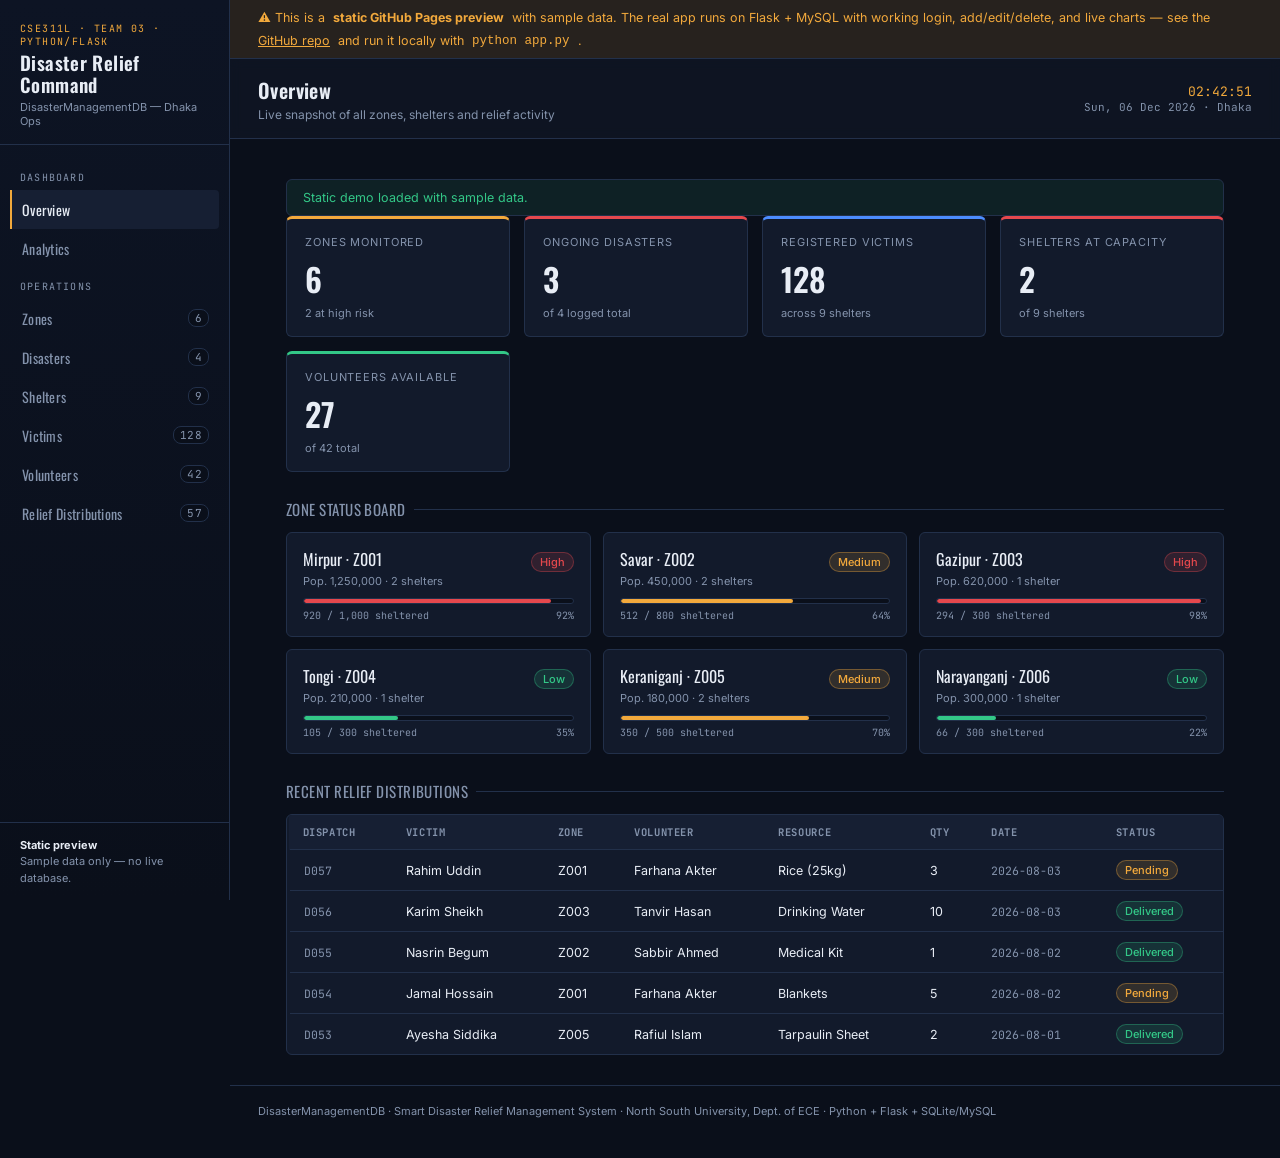
==== index.html @ 9e654d6e "Add files via upload" ====
<!DOCTYPE html>
<html lang="en">
<head>
<meta charset="UTF-8">
<meta name="viewport" content="width=device-width, initial-scale=1.0">
<title>Disaster Relief Command · Static Demo</title>
<link rel="preconnect" href="https://fonts.googleapis.com">
<link href="https://fonts.googleapis.com/css2?family=Oswald:wght@400;500;600;700&family=Inter:wght@400;500;600&family=JetBrains+Mono:wght@400;500;600&display=swap" rel="stylesheet">
<link rel="stylesheet" href="style.css">
</head>
<body>
<div class="app">
  <aside class="sidebar" id="sidebar">
    <div class="brand">
      <div class="tag">CSE311L · Team 03 · Python/Flask</div>
      <h1>Disaster Relief<br>Command</h1>
      <div class="sub">DisasterManagementDB — Dhaka Ops</div>
    </div>
    <nav>
      <div class="nav-group-label">Dashboard</div>
      <a class="nav-btn active" href="#">Overview</a>
      <a class="nav-btn" href="#">Analytics</a>

      <div class="nav-group-label">Operations</div>
      <a class="nav-btn" href="#"><span>Zones</span><span class="count">6</span></a>
      <a class="nav-btn" href="#"><span>Disasters</span><span class="count">4</span></a>
      <a class="nav-btn" href="#"><span>Shelters</span><span class="count">9</span></a>
      <a class="nav-btn" href="#"><span>Victims</span><span class="count">128</span></a>
      <a class="nav-btn" href="#"><span>Volunteers</span><span class="count">42</span></a>
      <a class="nav-btn" href="#"><span>Relief Distributions</span><span class="count">57</span></a>
    </nav>
    <div class="sidebar-footer">
      <b>Static preview</b><br>
      Sample data only — no live database.
    </div>
  </aside>

  <div class="main">
    <div class="demo-banner">
      ⚠ This is a <b>static GitHub Pages preview</b> with sample data. The real app runs on Flask + MySQL with working login, add/edit/delete, and live charts — see the
      <a href="https://github.com/Abidkhan75/SMART_DISASTER_MANAGEMENT_AND_RELIEF_DISTRIBUTION_SYSTEM" target="_blank">GitHub repo</a> and run it locally with <code>python app.py</code>.
    </div>

    <div class="topbar">
      <div style="display:flex;align-items:center;">
        <button class="menu-toggle" id="menuToggle">☰</button>
        <div>
          <h2>Overview</h2>
          <div class="meta">Live snapshot of all zones, shelters and relief activity</div>
        </div>
      </div>
      <div style="display:flex; align-items:center; gap:16px;">
        <div class="clock" id="clock">--:--:--<span class="date" id="clockDate">Dhaka</span></div>
      </div>
    </div>

    <section class="view active">
      <div class="alert ok" style="margin:16px 28px 0; border-radius:6px; border:1px solid var(--line);">Static demo loaded with sample data.</div>

      <div class="view" style="padding-top:0;">
        <div class="stat-grid">
          <div class="stat-card"><div class="label">Zones Monitored</div><div class="value">6</div><div class="hint">2 at high risk</div></div>
          <div class="stat-card c-red"><div class="label">Ongoing Disasters</div><div class="value">3</div><div class="hint">of 4 logged total</div></div>
          <div class="stat-card c-blue"><div class="label">Registered Victims</div><div class="value">128</div><div class="hint">across 9 shelters</div></div>
          <div class="stat-card c-red"><div class="label">Shelters at Capacity</div><div class="value">2</div><div class="hint">of 9 shelters</div></div>
          <div class="stat-card c-green"><div class="label">Volunteers Available</div><div class="value">27</div><div class="hint">of 42 total</div></div>
        </div>

        <div class="section-title">Zone Status Board</div>
        <div class="zone-grid">
          <div class="zone-card">
            <div class="zrow"><span class="zname">Mirpur · Z001</span><span class="badge b-red">High</span></div>
            <div class="zpop">Pop. 1,250,000 · 2 shelters</div>
            <div class="occ-bar"><div class="occ-fill" style="width:92%; background:var(--red)"></div></div>
            <div class="occ-label"><span>920 / 1,000 sheltered</span><span>92%</span></div>
          </div>
          <div class="zone-card">
            <div class="zrow"><span class="zname">Savar · Z002</span><span class="badge b-amber">Medium</span></div>
            <div class="zpop">Pop. 450,000 · 2 shelters</div>
            <div class="occ-bar"><div class="occ-fill" style="width:64%; background:var(--amber)"></div></div>
            <div class="occ-label"><span>512 / 800 sheltered</span><span>64%</span></div>
          </div>
          <div class="zone-card">
            <div class="zrow"><span class="zname">Gazipur · Z003</span><span class="badge b-red">High</span></div>
            <div class="zpop">Pop. 620,000 · 1 shelter</div>
            <div class="occ-bar"><div class="occ-fill" style="width:98%; background:var(--red)"></div></div>
            <div class="occ-label"><span>294 / 300 sheltered</span><span>98%</span></div>
          </div>
          <div class="zone-card">
            <div class="zrow"><span class="zname">Tongi · Z004</span><span class="badge b-green">Low</span></div>
            <div class="zpop">Pop. 210,000 · 1 shelter</div>
            <div class="occ-bar"><div class="occ-fill" style="width:35%; background:var(--green)"></div></div>
            <div class="occ-label"><span>105 / 300 sheltered</span><span>35%</span></div>
          </div>
          <div class="zone-card">
            <div class="zrow"><span class="zname">Keraniganj · Z005</span><span class="badge b-amber">Medium</span></div>
            <div class="zpop">Pop. 180,000 · 2 shelters</div>
            <div class="occ-bar"><div class="occ-fill" style="width:70%; background:var(--amber)"></div></div>
            <div class="occ-label"><span>350 / 500 sheltered</span><span>70%</span></div>
          </div>
          <div class="zone-card">
            <div class="zrow"><span class="zname">Narayanganj · Z006</span><span class="badge b-green">Low</span></div>
            <div class="zpop">Pop. 300,000 · 1 shelter</div>
            <div class="occ-bar"><div class="occ-fill" style="width:22%; background:var(--green)"></div></div>
            <div class="occ-label"><span>66 / 300 sheltered</span><span>22%</span></div>
          </div>
        </div>

        <div class="section-title">Recent Relief Distributions</div>
        <div class="panel">
          <div class="table-scroll">
            <table>
              <thead><tr><th>Dispatch</th><th>Victim</th><th>Zone</th><th>Volunteer</th><th>Resource</th><th>Qty</th><th>Date</th><th>Status</th></tr></thead>
              <tbody>
                <tr><td><span class="mono">D057</span></td><td>Rahim Uddin</td><td>Z001</td><td>Farhana Akter</td><td>Rice (25kg)</td><td>3</td><td class="mono">2026-08-03</td><td><span class="badge b-amber">Pending</span></td></tr>
                <tr><td><span class="mono">D056</span></td><td>Karim Sheikh</td><td>Z003</td><td>Tanvir Hasan</td><td>Drinking Water</td><td>10</td><td class="mono">2026-08-03</td><td><span class="badge b-green">Delivered</span></td></tr>
                <tr><td><span class="mono">D055</span></td><td>Nasrin Begum</td><td>Z002</td><td>Sabbir Ahmed</td><td>Medical Kit</td><td>1</td><td class="mono">2026-08-02</td><td><span class="badge b-green">Delivered</span></td></tr>
                <tr><td><span class="mono">D054</span></td><td>Jamal Hossain</td><td>Z001</td><td>Farhana Akter</td><td>Blankets</td><td>5</td><td class="mono">2026-08-02</td><td><span class="badge b-amber">Pending</span></td></tr>
                <tr><td><span class="mono">D053</span></td><td>Ayesha Siddika</td><td>Z005</td><td>Rafiul Islam</td><td>Tarpaulin Sheet</td><td>2</td><td class="mono">2026-08-01</td><td><span class="badge b-green">Delivered</span></td></tr>
              </tbody>
            </table>
          </div>
        </div>
      </div>
    </section>

    <footer class="appfoot">DisasterManagementDB · Smart Disaster Relief Management System · North South University, Dept. of ECE · Python + Flask + SQLite/MySQL</footer>
  </div>
</div>
<script>
function tickClock(){
  const now = new Date();
  const time = now.toLocaleTimeString('en-GB');
  const date = now.toLocaleDateString('en-GB', {weekday:'short', day:'2-digit', month:'short', year:'numeric'});
  document.getElementById('clock').innerHTML = time + `<span class="date">${date} · Dhaka</span>`;
}
tickClock();
setInterval(tickClock, 1000);
document.getElementById('menuToggle').addEventListener('click', ()=>{
  document.getElementById('sidebar').classList.toggle('open');
});
</script>
</body>
</html>
---- style.css ----
:root{
  --bg:#0A0F1A; --panel:#121A2B; --panel-2:#161F33; --line:#22304A; --text:#E8EDF5; --muted:#8493AC;
  --amber:#F2A93C; --red:#E5484D; --green:#33C787; --blue:#4C8DFF;
  --mono:'JetBrains Mono', monospace; --display:'Oswald', sans-serif; --body:'Inter', sans-serif;
}
*{box-sizing:border-box; margin:0; padding:0;}
body{background:var(--bg); color:var(--text); font-family:var(--body); font-size:14px; -webkit-font-smoothing:antialiased;}
::selection{background:var(--amber); color:#0A0F1A;}
.app{display:flex; min-height:100vh;}

.sidebar{width:230px; flex-shrink:0; background:linear-gradient(180deg,#0D1424,#0A0F1A); border-right:1px solid var(--line); display:flex; flex-direction:column; position:sticky; top:0; height:100vh;}
.brand{padding:22px 20px 16px; border-bottom:1px solid var(--line);}
.brand .tag{font-family:var(--mono); font-size:10px; letter-spacing:.14em; color:var(--amber); text-transform:uppercase;}
.brand h1{font-family:var(--display); font-weight:600; font-size:19px; letter-spacing:.02em; margin-top:4px; line-height:1.15;}
.brand .sub{color:var(--muted); font-size:11px; margin-top:4px;}
nav{flex:1; padding:14px 10px; overflow-y:auto;}
.nav-group-label{font-family:var(--mono); font-size:10px; color:var(--muted); letter-spacing:.12em; text-transform:uppercase; padding:12px 10px 6px;}
.nav-btn{width:100%; display:flex; align-items:center; justify-content:space-between; background:transparent; border:none; border-left:2px solid transparent; color:var(--muted); font-family:var(--display); font-size:14px; letter-spacing:.02em; text-align:left; padding:9px 10px; border-radius:0 4px 4px 0; cursor:pointer; transition:background .15s, color .15s, border-color .15s; text-decoration:none;}
.nav-btn:hover{background:var(--panel); color:var(--text);}
.nav-btn.active{background:var(--panel-2); color:var(--text); border-left-color:var(--amber);}
.nav-btn .count{font-family:var(--mono); font-size:11px; color:var(--muted); background:#0A0F1A; padding:1px 6px; border-radius:8px; border:1px solid var(--line);}
.sidebar-footer{padding:14px 20px; border-top:1px solid var(--line); font-size:11px; color:var(--muted); line-height:1.5;}
.sidebar-footer b{color:var(--text);}

.main{flex:1; min-width:0;}
.topbar{display:flex; align-items:center; justify-content:space-between; padding:16px 28px; border-bottom:1px solid var(--line); background:rgba(18,26,43,.5); position:sticky; top:0; backdrop-filter:blur(6px); z-index:5;}
.topbar h2{font-family:var(--display); font-size:20px; font-weight:600; letter-spacing:.02em;}
.topbar .meta{color:var(--muted); font-size:12px; margin-top:2px;}
.clock{font-family:var(--mono); font-size:13px; color:var(--amber); text-align:right;}
.clock .date{display:block; color:var(--muted); font-size:11px;}

.view{padding:24px 28px 10px;}

.stat-grid{display:grid; grid-template-columns:repeat(auto-fit,minmax(180px,1fr)); gap:14px; margin-bottom:22px;}
.stat-card{background:var(--panel); border:1px solid var(--line); border-radius:6px; padding:16px 18px; border-top:3px solid var(--amber);}
.stat-card.c-red{border-top-color:var(--red);}
.stat-card.c-green{border-top-color:var(--green);}
.stat-card.c-blue{border-top-color:var(--blue);}
.stat-card .label{font-size:11px; color:var(--muted); text-transform:uppercase; letter-spacing:.08em;}
.stat-card .value{font-family:var(--display); font-size:32px; font-weight:600; margin-top:6px;}
.stat-card .hint{font-size:11px; color:var(--muted); margin-top:4px;}

.section-title{font-family:var(--display); font-size:15px; letter-spacing:.03em; text-transform:uppercase; color:var(--muted); margin:26px 0 12px; display:flex; align-items:center; gap:8px;}
.section-title::after{content:''; flex:1; height:1px; background:var(--line);}

.zone-grid{display:grid; grid-template-columns:repeat(auto-fill,minmax(230px,1fr)); gap:12px;}
.zone-card{background:var(--panel); border:1px solid var(--line); border-radius:6px; padding:14px 16px;}
.zone-card .zrow{display:flex; justify-content:space-between; align-items:baseline;}
.zone-card .zname{font-family:var(--display); font-size:16px;}
.zone-card .zpop{font-size:11px; color:var(--muted); margin-top:2px;}
.occ-bar{height:6px; background:#0A0F1A; border-radius:3px; margin-top:10px; overflow:hidden; border:1px solid var(--line);}
.occ-fill{height:100%; border-radius:3px;}
.occ-label{font-family:var(--mono); font-size:10px; color:var(--muted); margin-top:5px; display:flex; justify-content:space-between;}

.badge{display:inline-block; font-size:11px; padding:2px 8px; border-radius:10px; font-weight:500; border:1px solid transparent; white-space:nowrap;}
.b-red{background:rgba(229,72,77,.14); color:var(--red); border-color:rgba(229,72,77,.35);}
.b-amber{background:rgba(242,169,60,.14); color:var(--amber); border-color:rgba(242,169,60,.35);}
.b-green{background:rgba(51,199,135,.14); color:var(--green); border-color:rgba(51,199,135,.35);}
.b-blue{background:rgba(76,141,255,.14); color:var(--blue); border-color:rgba(76,141,255,.35);}
.b-muted{background:rgba(132,147,172,.14); color:var(--muted); border-color:rgba(132,147,172,.3);}

.panel{background:var(--panel); border:1px solid var(--line); border-radius:6px; overflow:hidden;}
.panel-head{display:flex; align-items:center; justify-content:space-between; gap:12px; padding:14px 16px; border-bottom:1px solid var(--line); flex-wrap:wrap;}
.panel-head h3{font-family:var(--display); font-size:16px; letter-spacing:.02em;}
.panel-head .desc{font-size:11px; color:var(--muted); margin-top:2px;}
.head-actions{display:flex; gap:8px; align-items:center;}
input.search{background:#0A0F1A; border:1px solid var(--line); color:var(--text); padding:7px 10px; border-radius:4px; font-size:12px; width:170px; font-family:var(--body);}
input.search:focus{outline:none; border-color:var(--amber);}
.btn{background:var(--amber); color:#0A0F1A; border:none; font-weight:600; padding:7px 14px; border-radius:4px; font-size:12px; cursor:pointer; font-family:var(--body); transition:filter .15s; text-decoration:none; display:inline-block;}
.btn:hover{filter:brightness(1.08);}
.btn.secondary{background:transparent; color:var(--text); border:1px solid var(--line);}
.btn.danger{background:transparent; color:var(--red); border:1px solid rgba(229,72,77,.4); font-weight:500; padding:4px 9px;}

table{width:100%; border-collapse:collapse;}
thead th{text-align:left; font-family:var(--mono); font-size:10.5px; text-transform:uppercase; letter-spacing:.06em; color:var(--muted); padding:10px 14px; border-bottom:1px solid var(--line); background:var(--panel-2); white-space:nowrap;}
tbody td{padding:10px 14px; border-bottom:1px solid var(--line); font-size:12.5px; vertical-align:middle;}
tbody tr:last-child td{border-bottom:none;}
tbody tr:hover{background:rgba(255,255,255,.02);}
tbody tr td:first-child{border-left:3px solid transparent;}
.mono{font-family:var(--mono); color:var(--muted); font-size:11.5px;}
.fk-chip{font-size:11.5px;}
.fk-chip .fid{font-family:var(--mono); color:var(--muted); font-size:10px; display:block;}
.table-scroll{overflow-x:auto;}

.alert{padding:10px 16px; margin:0 0 -1px; font-size:12.5px; border-bottom:1px solid var(--line);}
.alert.ok{background:rgba(51,199,135,.1); color:var(--green);}

footer.appfoot{padding:18px 28px 40px; color:var(--muted); font-size:11px; border-top:1px solid var(--line); margin-top:10px;}
::-webkit-scrollbar{width:10px; height:10px;}
::-webkit-scrollbar-thumb{background:var(--line); border-radius:5px;}
::-webkit-scrollbar-track{background:transparent;}

.demo-banner{background:rgba(242,169,60,.12); border-bottom:1px solid var(--line); padding:10px 28px; font-size:12.5px; color:var(--amber); display:flex; align-items:center; gap:8px; flex-wrap:wrap;}
.demo-banner a{color:var(--amber); text-decoration:underline;}

@media (max-width:820px){
  .sidebar{position:fixed; z-index:20; transform:translateX(-100%); transition:transform .2s;}
  .sidebar.open{transform:translateX(0);}
  .menu-toggle{display:inline-flex !important;}
}
.menu-toggle{display:none; background:var(--panel); border:1px solid var(--line); color:var(--text); padding:6px 10px; border-radius:4px; cursor:pointer; margin-right:10px;}
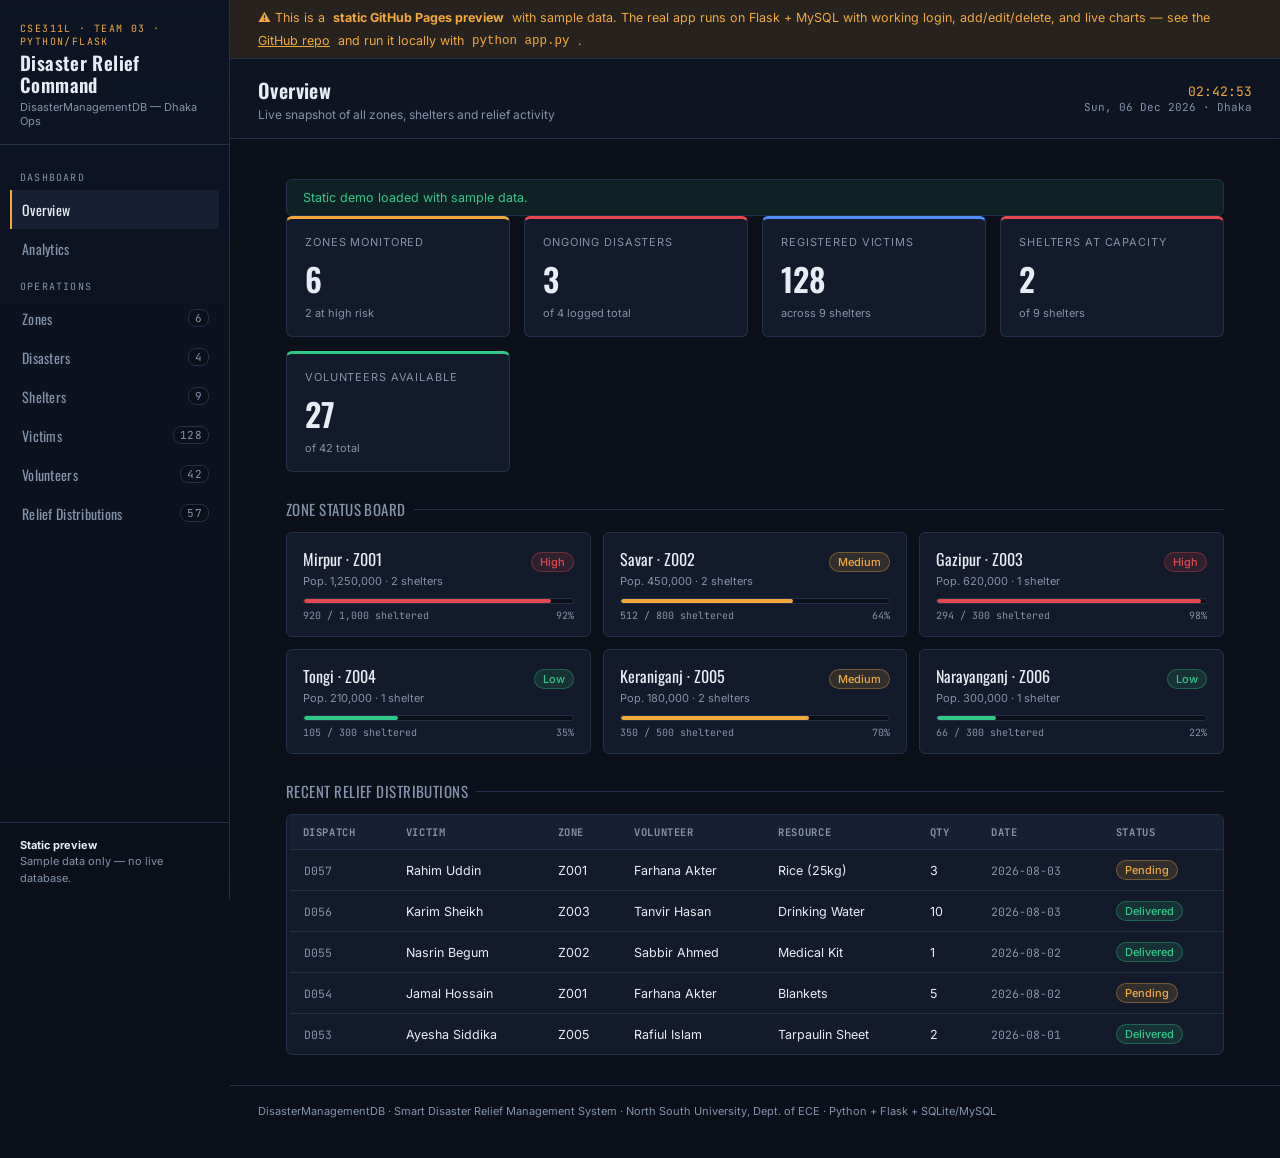
==== commit 4fb20a8c: "Rename index .html to index.html" ====
--- a/index.html
+++ b/index.html
@@ -18,8 +18,8 @@
     </div>
     <nav>
       <div class="nav-group-label">Dashboard</div>
-      <a class="nav-btn active" href="#">Overview</a>
-      <a class="nav-btn" href="#">Analytics</a>
+      <a class="nav-btn active" href="index.html">Overview</a>
+      <a class="nav-btn" href="analytics.html">Analytics</a>
 
       <div class="nav-group-label">Operations</div>
       <a class="nav-btn" href="#"><span>Zones</span><span class="count">6</span></a>
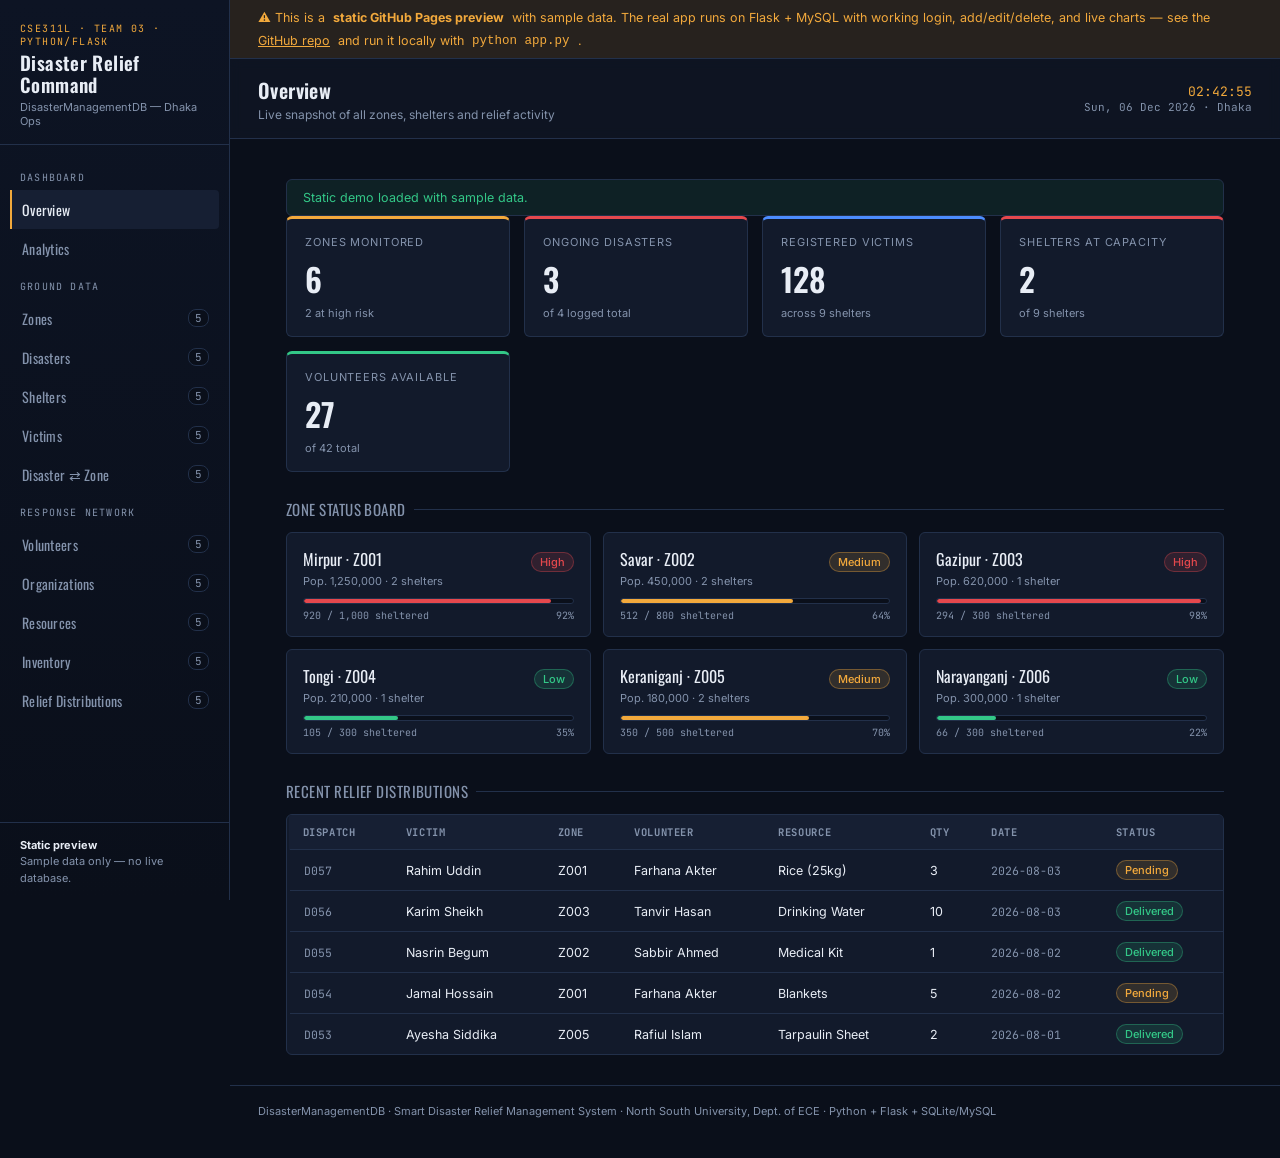
==== commit a263b23c: "Rename index (2).html to index.html" ====
--- a/index.html
+++ b/index.html
@@ -21,13 +21,19 @@
       <a class="nav-btn active" href="index.html">Overview</a>
       <a class="nav-btn" href="analytics.html">Analytics</a>
 
-      <div class="nav-group-label">Operations</div>
-      <a class="nav-btn" href="#"><span>Zones</span><span class="count">6</span></a>
-      <a class="nav-btn" href="#"><span>Disasters</span><span class="count">4</span></a>
-      <a class="nav-btn" href="#"><span>Shelters</span><span class="count">9</span></a>
-      <a class="nav-btn" href="#"><span>Victims</span><span class="count">128</span></a>
-      <a class="nav-btn" href="#"><span>Volunteers</span><span class="count">42</span></a>
-      <a class="nav-btn" href="#"><span>Relief Distributions</span><span class="count">57</span></a>
+      <div class="nav-group-label">Ground Data</div>
+      <a class="nav-btn" href="tables.html#ZONE"><span>Zones</span><span class="count">5</span></a>
+      <a class="nav-btn" href="tables.html#DISASTER"><span>Disasters</span><span class="count">5</span></a>
+      <a class="nav-btn" href="tables.html#SHELTER"><span>Shelters</span><span class="count">5</span></a>
+      <a class="nav-btn" href="tables.html#VICTIM"><span>Victims</span><span class="count">5</span></a>
+      <a class="nav-btn" href="tables.html#DISASTER_ZONE"><span>Disaster ⇄ Zone</span><span class="count">5</span></a>
+
+      <div class="nav-group-label">Response Network</div>
+      <a class="nav-btn" href="tables.html#VOLUNTEER"><span>Volunteers</span><span class="count">5</span></a>
+      <a class="nav-btn" href="tables.html#ORGANIZATION"><span>Organizations</span><span class="count">5</span></a>
+      <a class="nav-btn" href="tables.html#RESOURCE"><span>Resources</span><span class="count">5</span></a>
+      <a class="nav-btn" href="tables.html#INVENTORY"><span>Inventory</span><span class="count">5</span></a>
+      <a class="nav-btn" href="tables.html#RELIEF_DISTRIBUTION"><span>Relief Distributions</span><span class="count">5</span></a>
     </nav>
     <div class="sidebar-footer">
       <b>Static preview</b><br>
